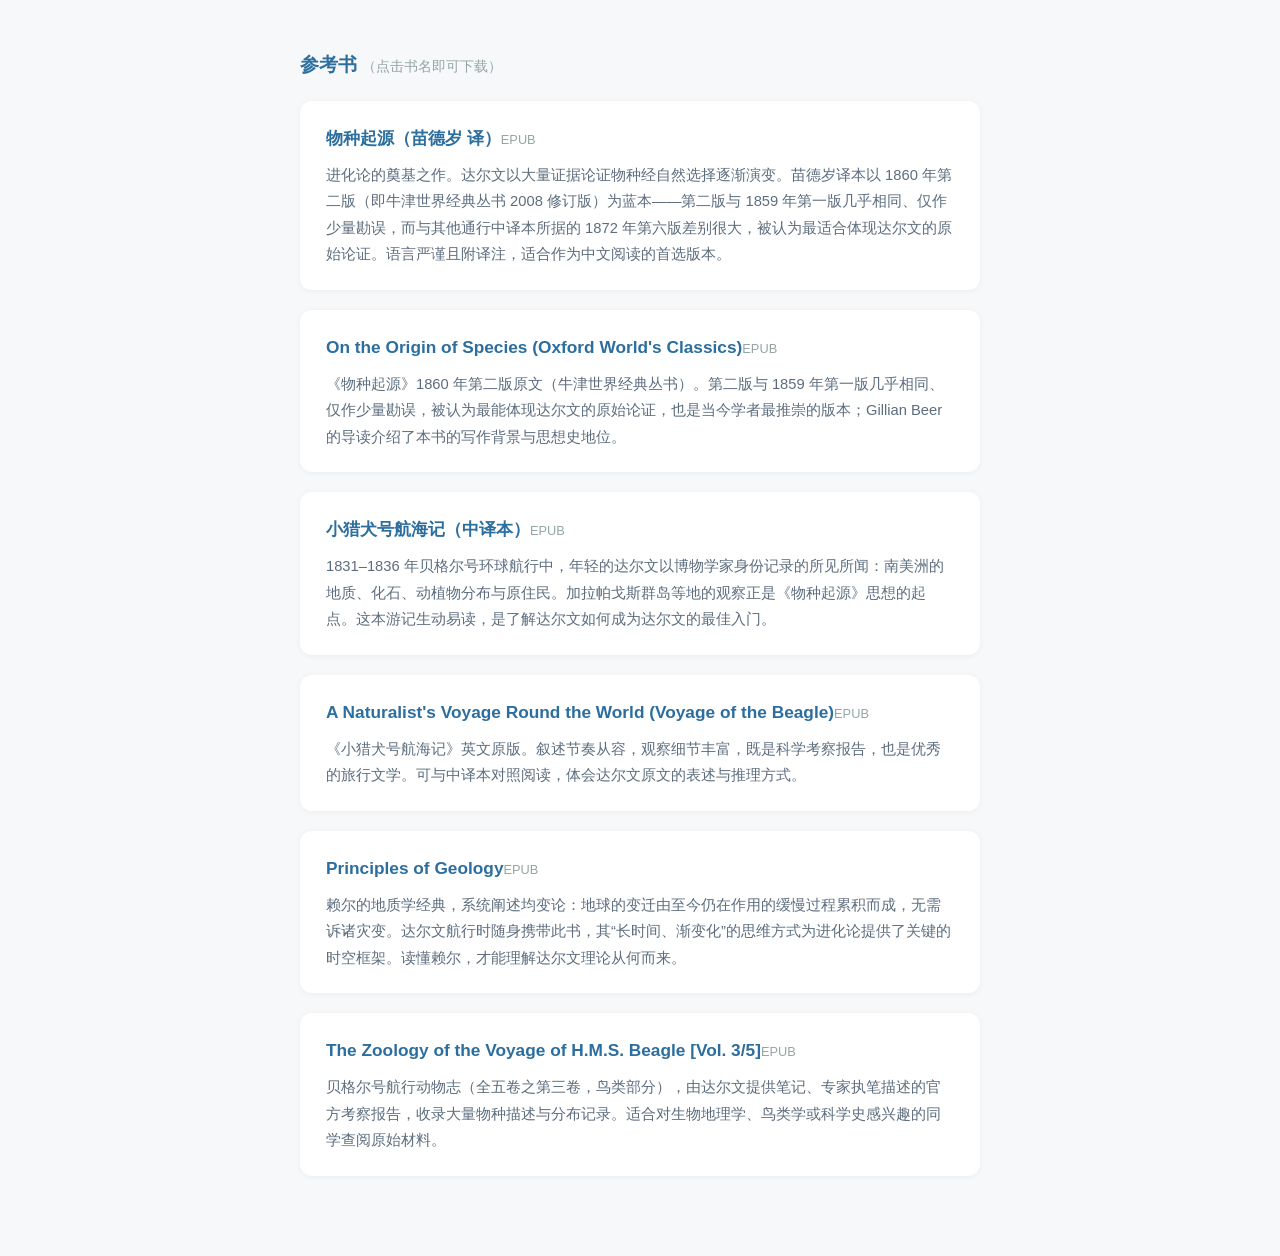
==== index.html @ d60d268d "课程参考书下载页：6 本达尔文相关 EPUB" ====
<!DOCTYPE html>
<html lang="zh-CN">
<head>
<meta charset="UTF-8">
<meta name="viewport" content="width=device-width, initial-scale=1.0">
<title>课程参考书</title>
<link rel="stylesheet" href="style.css">
</head>
<body>

<main id="list"></main>

<script src="files.js"></script>
<script src="script.js"></script>
</body>
</html>
---- style.css ----
* { box-sizing: border-box; margin: 0; padding: 0; }

body {
  font-family: "PingFang SC", "Microsoft YaHei", "Segoe UI", sans-serif;
  background: #f6f8fa;
  color: #2c3e50;
  line-height: 1.8;
}

main {
  max-width: 720px;
  margin: 0 auto;
  padding: 48px 20px 60px;
}

/* 书目条目 */
.item {
  background: #fff;
  border-radius: 12px;
  box-shadow: 0 1px 6px rgba(0,0,0,.05);
  padding: 22px 26px;
  margin-bottom: 20px;
}
.item .row {
  display: flex;
  align-items: baseline;
  gap: 10px;
  flex-wrap: wrap;
}
.item a {
  color: #2c6e9e;
  text-decoration: none;
  font-weight: 600;
  font-size: 1.08rem;
}
.item a:hover { text-decoration: underline; }
.item a small {
  font-weight: normal;
  font-size: .8rem;
  color: #95a5a6;
}
.item .desc {
  color: #5d6d7e;
  font-size: .92rem;
  margin-top: 8px;
}

/* 组标题 */
.group-title {
  font-size: 1.2rem;
  color: #2c6e9e;
  margin-bottom: 18px;
}
.group-title span {
  font-size: .85rem;
  font-weight: normal;
  color: #95a5a6;
}
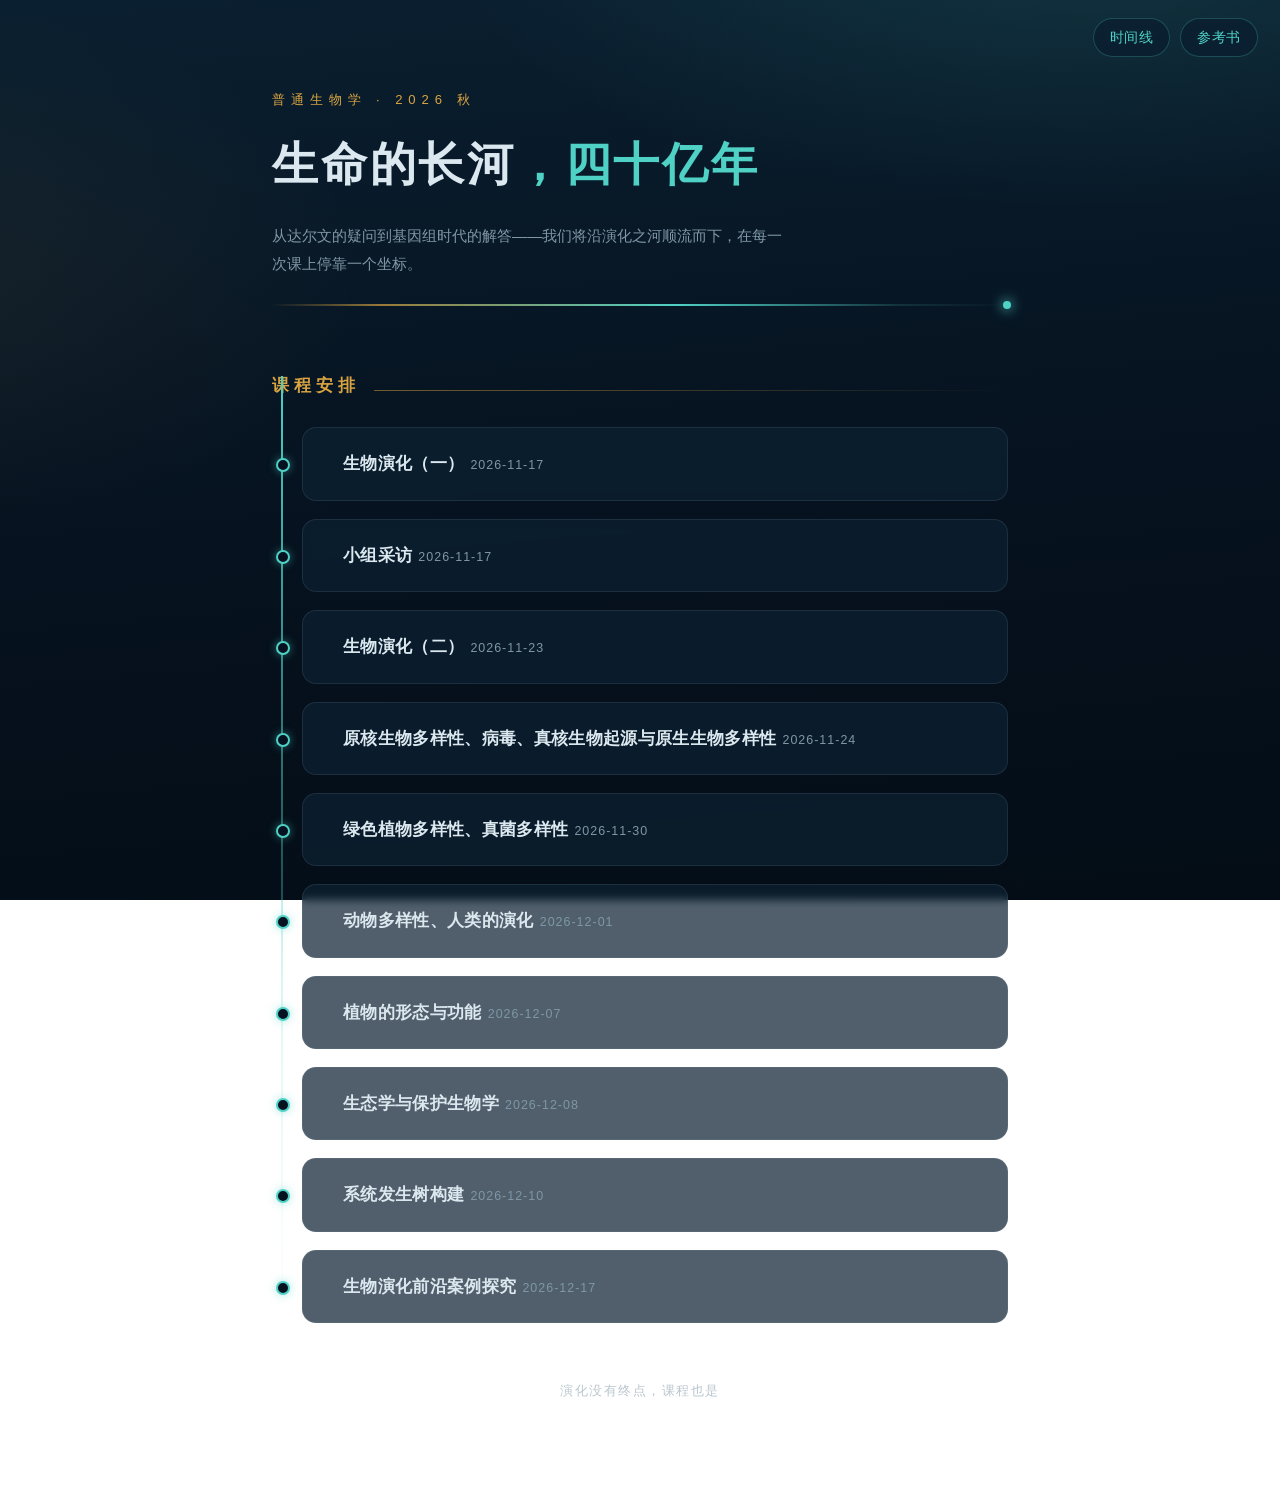
==== commit 5c3d14a3: "主页重构：课程列表 + 时间轴主题；原下载页改为 books.html；新增 lessons.js 课程登记表" ====
--- a/index.html
+++ b/index.html
@@ -3,14 +3,53 @@
 <head>
 <meta charset="UTF-8">
 <meta name="viewport" content="width=device-width, initial-scale=1.0">
-<title>课程参考书</title>
-<link rel="stylesheet" href="style.css">
+<title>普通生物学 · 生命的长河</title>
+<link rel="stylesheet" href="home.css">
 </head>
 <body>
 
-<main id="list"></main>
+<header id="topbar">
+  <a href="timeline.html">时间线</a>
+  <a href="books.html">参考书</a>
+</header>
 
-<script src="files.js"></script>
-<script src="script.js"></script>
+<main id="list">
+  <div id="hero">
+    <p class="kicker">普通生物学 · 2026 秋</p>
+    <h1>生命的长河<em>，四十亿年</em></h1>
+    <p class="sub">从达尔文的疑问到基因组时代的解答——我们将沿演化之河顺流而下，在每一次课上停靠一个坐标。</p>
+    <div class="river"></div>
+  </div>
+  <div id="lessons"></div>
+  <p id="colophon">演化没有终点，课程也是</p>
+</main>
+
+<script src="lessons.js"></script>
+<script>
+/* 根据 lessons.js 生成课程列表 */
+(function () {
+  const box = document.getElementById("lessons");
+  if (typeof LESSONS === "undefined" || !box) return;
+  const h = document.createElement("h2");
+  h.className = "group-title";
+  h.textContent = "课程安排";
+  box.appendChild(h);
+  LESSONS.forEach(l => {
+    const div = document.createElement("div");
+    div.className = "item";
+    const row = document.createElement("div");
+    row.className = "row";
+    const a = document.createElement("a");
+    a.href = l.url;
+    a.textContent = l.title;
+    const tag = document.createElement("small");
+    tag.textContent = l.date;
+    a.appendChild(tag);
+    row.appendChild(a);
+    div.appendChild(row);
+    box.appendChild(div);
+  });
+})();
+</script>
 </body>
 </html>
--- a/home.css
+++ b/home.css
@@ -0,0 +1,190 @@
+/* ============================================================
+   主页样式 —— 深时 / 生命长河主题（仅 index.html 使用）
+   books.html 仍使用 style.css
+   ============================================================ */
+
+:root {
+  --deep: #06121f;        /* 深时之底 */
+  --deep2: #0a1f30;
+  --ink: #dce8ef;
+  --ink-dim: #7f97a6;
+  --cyan: #4fd1c5;        /* 现代生命科学 */
+  --amber: #d9a441;       /* 化石 / 深时 */
+  --card: rgba(13, 34, 50, .72);
+  --line: rgba(79, 209, 197, .25);
+}
+
+* { box-sizing: border-box; margin: 0; padding: 0; }
+
+body {
+  font-family: "PingFang SC", "Hiragino Sans GB", "Microsoft YaHei", "Segoe UI", sans-serif;
+  color: var(--ink);
+  line-height: 1.85;
+  min-height: 100vh;
+  background:
+    radial-gradient(1100px 500px at 85% -10%, rgba(79,209,197,.14), transparent 60%),
+    radial-gradient(900px 500px at -10% 30%, rgba(217,164,65,.07), transparent 55%),
+    linear-gradient(175deg, var(--deep2) 0%, var(--deep) 55%, #040d16 100%);
+  background-attachment: fixed;
+}
+
+/* ---- 右上角资源链接 ---- */
+#topbar {
+  position: fixed;
+  top: 18px;
+  right: 22px;
+  z-index: 10;
+  display: flex;
+  gap: 10px;
+}
+#topbar a {
+  padding: 6px 16px;
+  font-size: .86rem;
+  letter-spacing: .04em;
+  color: var(--cyan);
+  background: rgba(10, 31, 48, .8);
+  border: 1px solid var(--line);
+  border-radius: 999px;
+  text-decoration: none;
+  backdrop-filter: blur(6px);
+  transition: all .2s ease;
+}
+#topbar a:hover {
+  background: rgba(79,209,197,.16);
+  border-color: var(--cyan);
+}
+
+main {
+  max-width: 780px;
+  margin: 0 auto;
+  padding: 88px 22px 90px;
+}
+
+/* ---- 页头：生命长河 ---- */
+#hero { margin-bottom: 64px; }
+#hero .kicker {
+  font-size: .82rem;
+  letter-spacing: .45em;
+  color: var(--amber);
+  margin-bottom: 10px;
+}
+#hero h1 {
+  font-size: clamp(2rem, 5vw, 2.9rem);
+  font-weight: 700;
+  letter-spacing: .06em;
+}
+#hero h1 em {
+  font-style: normal;
+  color: var(--cyan);
+}
+#hero .sub {
+  margin-top: 14px;
+  max-width: 34em;
+  color: var(--ink-dim);
+  font-size: .95rem;
+}
+/* 长河：一条自左向右流淌的光带 */
+#hero .river {
+  margin-top: 26px;
+  height: 2px;
+  background: linear-gradient(90deg,
+    transparent, rgba(217,164,65,.7) 15%,
+    var(--cyan) 55%, rgba(79,209,197,.15) 85%, transparent);
+  position: relative;
+  overflow: visible;
+}
+#hero .river::after {
+  content: "";
+  position: absolute;
+  right: -3px; top: -3px;
+  width: 8px; height: 8px;
+  border-radius: 50%;
+  background: var(--cyan);
+  box-shadow: 0 0 12px 2px rgba(79,209,197,.65);
+}
+
+/* ---- 课程列表：时间轴 ---- */
+.group-title {
+  display: flex;
+  align-items: baseline;
+  gap: 14px;
+  font-size: 1.05rem;
+  letter-spacing: .3em;
+  color: var(--amber);
+  margin-bottom: 26px;
+}
+.group-title::after {
+  content: "";
+  flex: 1;
+  height: 1px;
+  background: linear-gradient(90deg, rgba(217,164,65,.5), transparent);
+}
+
+#lessons { position: relative; }
+/* 地质年代轴：贯穿所有课次的竖线 */
+#lessons::before {
+  content: "";
+  position: absolute;
+  left: 9px; top: 6px; bottom: 6px;
+  width: 2px;
+  background: linear-gradient(180deg,
+    var(--cyan), rgba(79,209,197,.15) 70%, transparent);
+}
+
+.item {
+  position: relative;
+  background: var(--card);
+  border: 1px solid rgba(127,151,166,.16);
+  border-radius: 14px;
+  padding: 20px 26px 20px 40px;
+  margin: 0 0 18px 30px;
+  backdrop-filter: blur(4px);
+  transition: border-color .2s ease, transform .2s ease, background .2s ease;
+}
+/* 轴上的节点：每一次课都是长河中的一个坐标 */
+.item::before {
+  content: "";
+  position: absolute;
+  left: -27px; top: 30px;
+  width: 10px; height: 10px;
+  border-radius: 50%;
+  background: var(--deep);
+  border: 2px solid var(--cyan);
+  box-shadow: 0 0 8px rgba(79,209,197,.5);
+}
+.item:hover {
+  border-color: rgba(79,209,197,.45);
+  background: rgba(16, 42, 62, .85);
+  transform: translateX(4px);
+}
+.item .row { display: flex; align-items: baseline; gap: 12px; flex-wrap: wrap; }
+.item a {
+  color: var(--ink);
+  text-decoration: none;
+  font-weight: 600;
+  font-size: 1.06rem;
+  letter-spacing: .02em;
+}
+.item a:hover { color: var(--cyan); }
+.item a small {
+  font-weight: normal;
+  font-size: .78rem;
+  letter-spacing: .08em;
+  color: var(--ink-dim);
+  margin-left: 6px;
+}
+
+/* ---- 页脚 ---- */
+#colophon {
+  margin-top: 56px;
+  text-align: center;
+  font-size: .8rem;
+  letter-spacing: .12em;
+  color: rgba(127,151,166,.55);
+}
+
+@media (max-width: 600px) {
+  #topbar { position: static; justify-content: flex-start; margin-bottom: 20px; }
+  main { padding-top: 40px; }
+  .item { padding-left: 34px; margin-left: 24px; }
+}
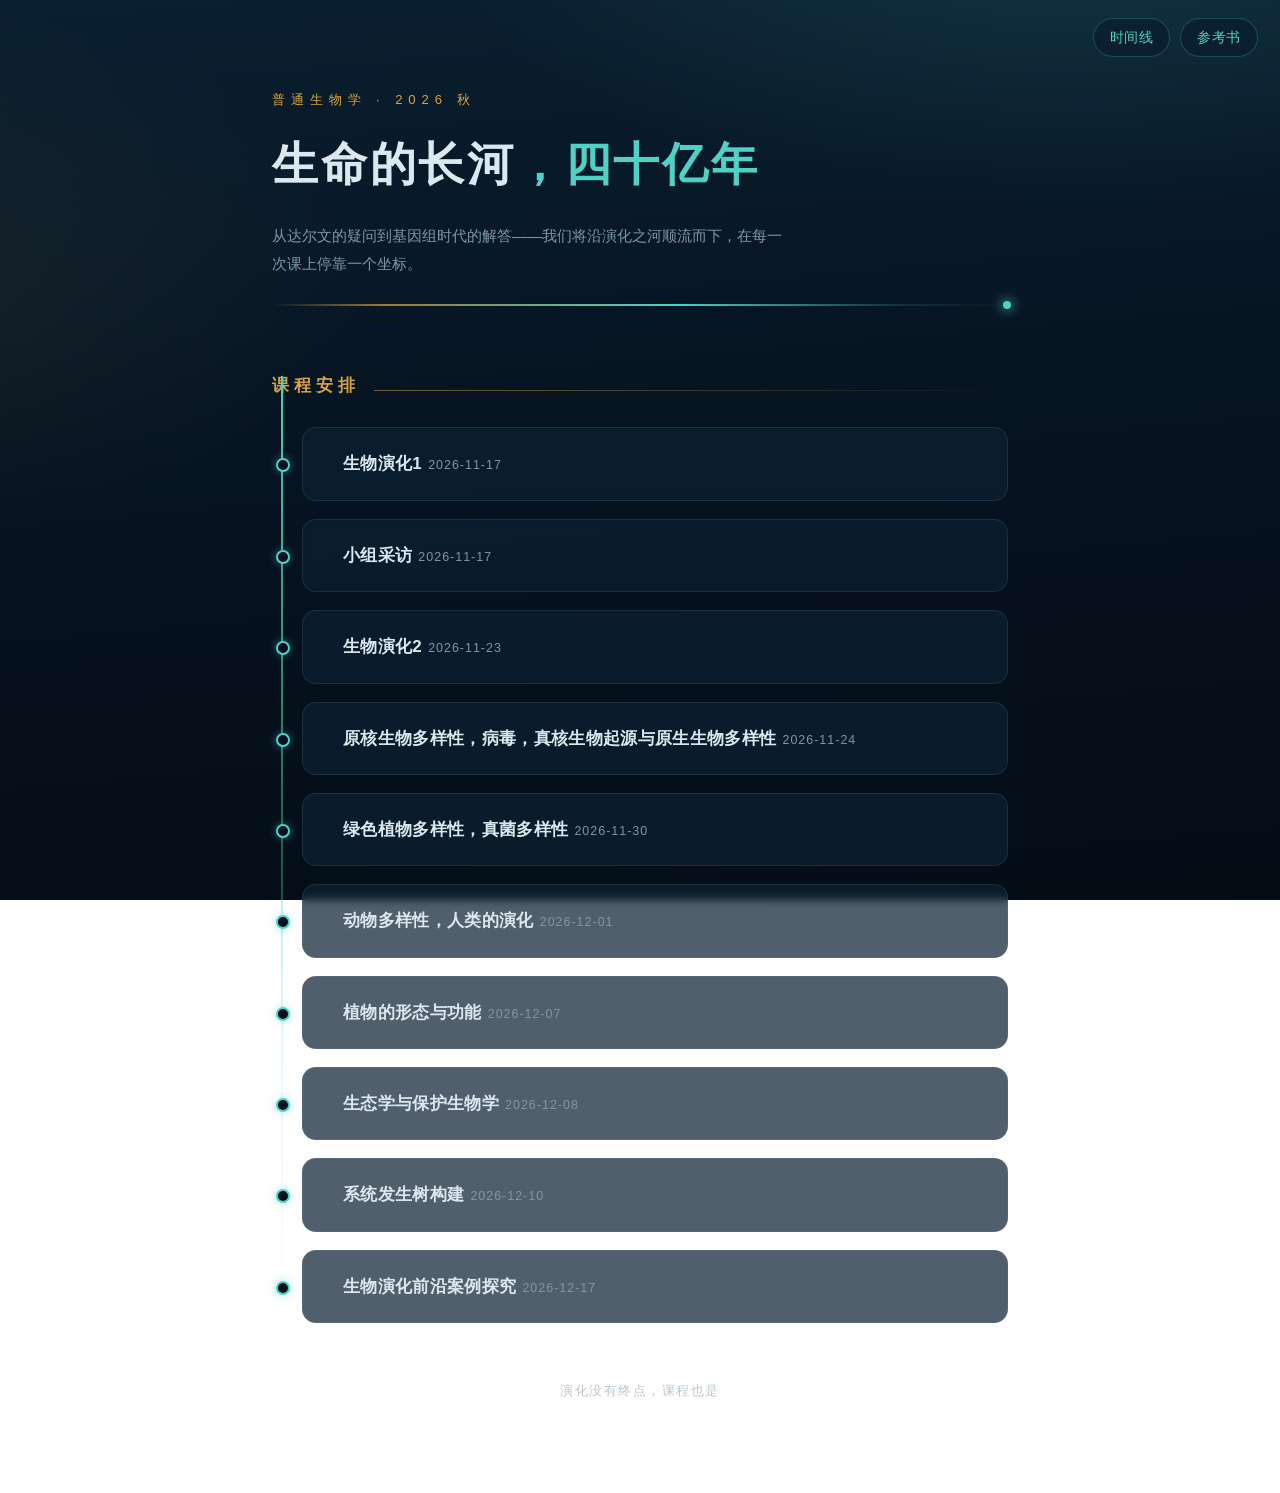
==== commit 6a48ae21: "站点目录重组：旧根目录文件迁入 assets/、lessons/、pages/；时间线新增滚轮平移与上/下一事件按钮" ====
--- a/index.html
+++ b/index.html
@@ -4,13 +4,13 @@
 <meta charset="UTF-8">
 <meta name="viewport" content="width=device-width, initial-scale=1.0">
 <title>普通生物学 · 生命的长河</title>
-<link rel="stylesheet" href="home.css">
+<link rel="stylesheet" href="assets/home.css">
 </head>
 <body>
 
 <header id="topbar">
-  <a href="timeline.html">时间线</a>
-  <a href="books.html">参考书</a>
+  <a href="pages/timeline.html">时间线</a>
+  <a href="pages/books.html">参考书</a>
 </header>
 
 <main id="list">
@@ -24,7 +24,7 @@
   <p id="colophon">演化没有终点，课程也是</p>
 </main>
 
-<script src="lessons.js"></script>
+<script src="assets/lessons.js"></script>
 <script>
 /* 根据 lessons.js 生成课程列表 */
 (function () {
--- a/assets/home.css
+++ b/assets/home.css
@@ -0,0 +1,190 @@
+/* ============================================================
+   主页样式 —— 深时 / 生命长河主题（仅 index.html 使用）
+   books.html 仍使用 style.css
+   ============================================================ */
+
+:root {
+  --deep: #06121f;        /* 深时之底 */
+  --deep2: #0a1f30;
+  --ink: #dce8ef;
+  --ink-dim: #7f97a6;
+  --cyan: #4fd1c5;        /* 现代生命科学 */
+  --amber: #d9a441;       /* 化石 / 深时 */
+  --card: rgba(13, 34, 50, .72);
+  --line: rgba(79, 209, 197, .25);
+}
+
+* { box-sizing: border-box; margin: 0; padding: 0; }
+
+body {
+  font-family: "PingFang SC", "Hiragino Sans GB", "Microsoft YaHei", "Segoe UI", sans-serif;
+  color: var(--ink);
+  line-height: 1.85;
+  min-height: 100vh;
+  background:
+    radial-gradient(1100px 500px at 85% -10%, rgba(79,209,197,.14), transparent 60%),
+    radial-gradient(900px 500px at -10% 30%, rgba(217,164,65,.07), transparent 55%),
+    linear-gradient(175deg, var(--deep2) 0%, var(--deep) 55%, #040d16 100%);
+  background-attachment: fixed;
+}
+
+/* ---- 右上角资源链接 ---- */
+#topbar {
+  position: fixed;
+  top: 18px;
+  right: 22px;
+  z-index: 10;
+  display: flex;
+  gap: 10px;
+}
+#topbar a {
+  padding: 6px 16px;
+  font-size: .86rem;
+  letter-spacing: .04em;
+  color: var(--cyan);
+  background: rgba(10, 31, 48, .8);
+  border: 1px solid var(--line);
+  border-radius: 999px;
+  text-decoration: none;
+  backdrop-filter: blur(6px);
+  transition: all .2s ease;
+}
+#topbar a:hover {
+  background: rgba(79,209,197,.16);
+  border-color: var(--cyan);
+}
+
+main {
+  max-width: 780px;
+  margin: 0 auto;
+  padding: 88px 22px 90px;
+}
+
+/* ---- 页头：生命长河 ---- */
+#hero { margin-bottom: 64px; }
+#hero .kicker {
+  font-size: .82rem;
+  letter-spacing: .45em;
+  color: var(--amber);
+  margin-bottom: 10px;
+}
+#hero h1 {
+  font-size: clamp(2rem, 5vw, 2.9rem);
+  font-weight: 700;
+  letter-spacing: .06em;
+}
+#hero h1 em {
+  font-style: normal;
+  color: var(--cyan);
+}
+#hero .sub {
+  margin-top: 14px;
+  max-width: 34em;
+  color: var(--ink-dim);
+  font-size: .95rem;
+}
+/* 长河：一条自左向右流淌的光带 */
+#hero .river {
+  margin-top: 26px;
+  height: 2px;
+  background: linear-gradient(90deg,
+    transparent, rgba(217,164,65,.7) 15%,
+    var(--cyan) 55%, rgba(79,209,197,.15) 85%, transparent);
+  position: relative;
+  overflow: visible;
+}
+#hero .river::after {
+  content: "";
+  position: absolute;
+  right: -3px; top: -3px;
+  width: 8px; height: 8px;
+  border-radius: 50%;
+  background: var(--cyan);
+  box-shadow: 0 0 12px 2px rgba(79,209,197,.65);
+}
+
+/* ---- 课程列表：时间轴 ---- */
+.group-title {
+  display: flex;
+  align-items: baseline;
+  gap: 14px;
+  font-size: 1.05rem;
+  letter-spacing: .3em;
+  color: var(--amber);
+  margin-bottom: 26px;
+}
+.group-title::after {
+  content: "";
+  flex: 1;
+  height: 1px;
+  background: linear-gradient(90deg, rgba(217,164,65,.5), transparent);
+}
+
+#lessons { position: relative; }
+/* 地质年代轴：贯穿所有课次的竖线 */
+#lessons::before {
+  content: "";
+  position: absolute;
+  left: 9px; top: 6px; bottom: 6px;
+  width: 2px;
+  background: linear-gradient(180deg,
+    var(--cyan), rgba(79,209,197,.15) 70%, transparent);
+}
+
+.item {
+  position: relative;
+  background: var(--card);
+  border: 1px solid rgba(127,151,166,.16);
+  border-radius: 14px;
+  padding: 20px 26px 20px 40px;
+  margin: 0 0 18px 30px;
+  backdrop-filter: blur(4px);
+  transition: border-color .2s ease, transform .2s ease, background .2s ease;
+}
+/* 轴上的节点：每一次课都是长河中的一个坐标 */
+.item::before {
+  content: "";
+  position: absolute;
+  left: -27px; top: 30px;
+  width: 10px; height: 10px;
+  border-radius: 50%;
+  background: var(--deep);
+  border: 2px solid var(--cyan);
+  box-shadow: 0 0 8px rgba(79,209,197,.5);
+}
+.item:hover {
+  border-color: rgba(79,209,197,.45);
+  background: rgba(16, 42, 62, .85);
+  transform: translateX(4px);
+}
+.item .row { display: flex; align-items: baseline; gap: 12px; flex-wrap: wrap; }
+.item a {
+  color: var(--ink);
+  text-decoration: none;
+  font-weight: 600;
+  font-size: 1.06rem;
+  letter-spacing: .02em;
+}
+.item a:hover { color: var(--cyan); }
+.item a small {
+  font-weight: normal;
+  font-size: .78rem;
+  letter-spacing: .08em;
+  color: var(--ink-dim);
+  margin-left: 6px;
+}
+
+/* ---- 页脚 ---- */
+#colophon {
+  margin-top: 56px;
+  text-align: center;
+  font-size: .8rem;
+  letter-spacing: .12em;
+  color: rgba(127,151,166,.55);
+}
+
+@media (max-width: 600px) {
+  #topbar { position: static; justify-content: flex-start; margin-bottom: 20px; }
+  main { padding-top: 40px; }
+  .item { padding-left: 34px; margin-left: 24px; }
+}
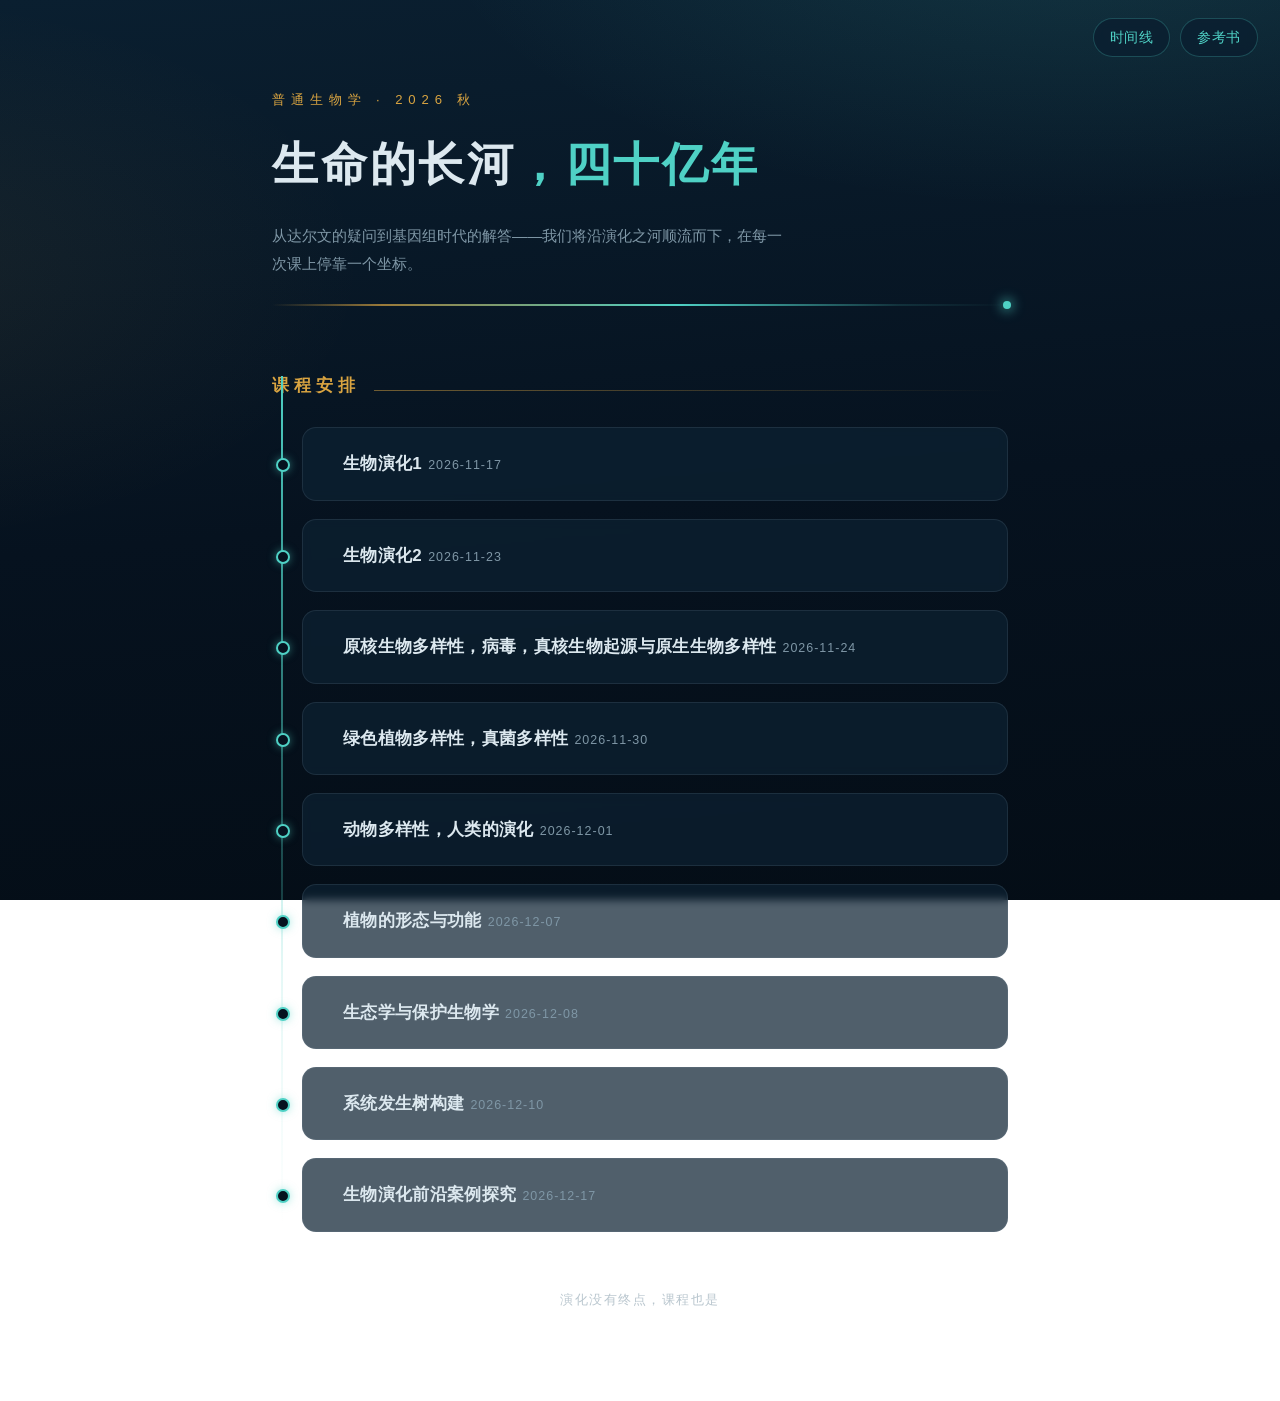
==== commit 637ec906: "第1讲定稿：第②站页面链与灯箱框架；books.html 移至根目录；主页删除小组采访 - 生物演化1：观察与记录/标本至今还在/四种动物/专家的反馈新页面链，21 张图片灯箱可点击放大 - lect" ====
--- a/index.html
+++ b/index.html
@@ -9,8 +9,8 @@
 <body>
 
 <header id="topbar">
-  <a href="pages/timeline.html">时间线</a>
-  <a href="pages/books.html">参考书</a>
+  <a href="https://geying.site/timeline/">时间线</a>
+  <a href="books.html">参考书</a>
 </header>
 
 <main id="list">
